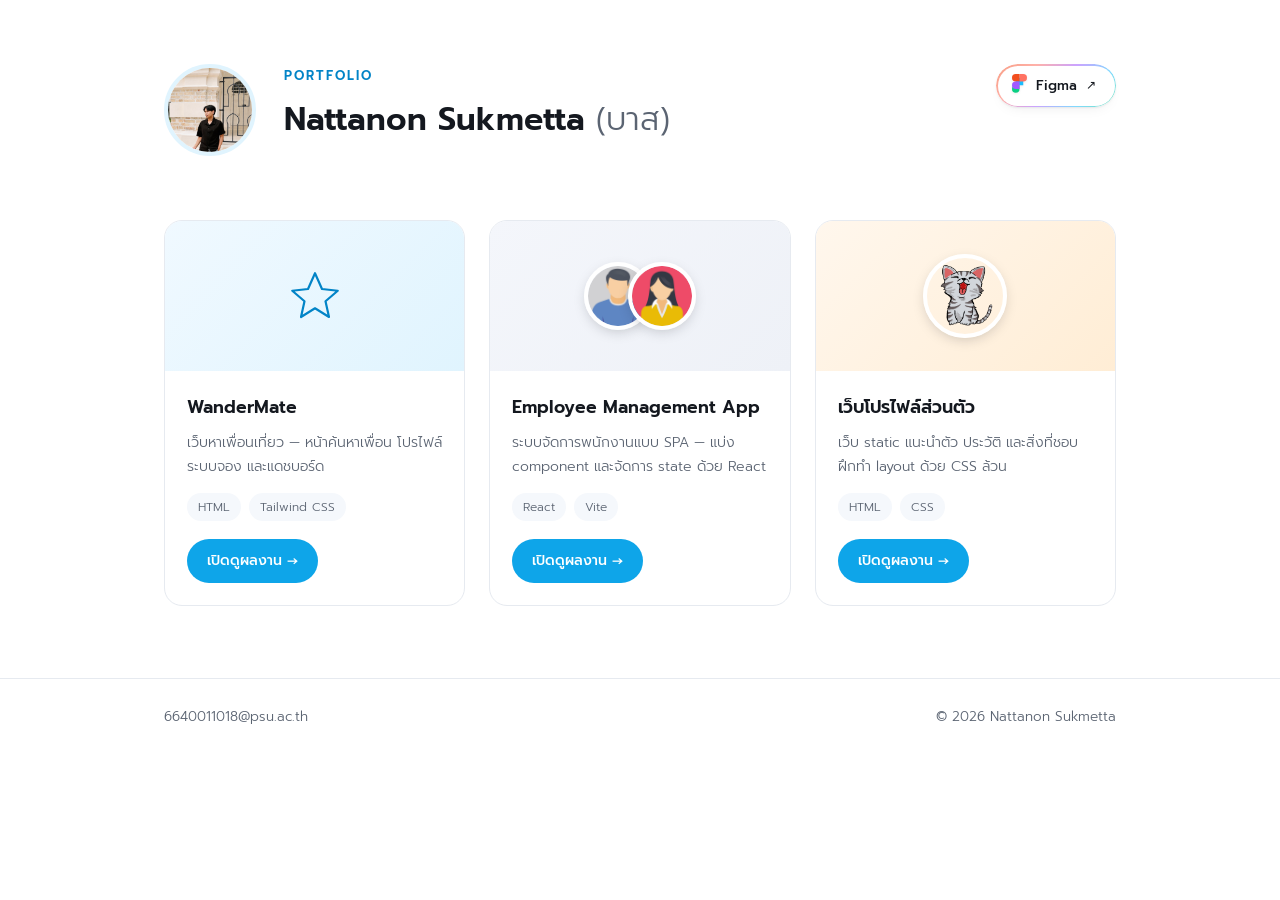
==== index.html @ 54813ebb "Fix Figma link to point to actual project design" ====
<!DOCTYPE html>
<html lang="th">
<head>
<meta charset="UTF-8">
<meta name="viewport" content="width=device-width, initial-scale=1.0">
<title>Nattanon Sukmetta — Portfolio</title>
<meta name="description" content="ผลงานของ ณัฐนนท์ สุขเมตตา (บาส)">
<link rel="preconnect" href="https://fonts.googleapis.com">
<link rel="preconnect" href="https://fonts.gstatic.com" crossorigin>
<link href="https://fonts.googleapis.com/css2?family=Prompt:wght@300;400;500;600;700&display=swap" rel="stylesheet">
<link rel="stylesheet" href="style.css">
</head>
<body>

  <header class="hero container">
    <img src="assets/avatar.jpg" alt="Nattanon Sukmetta" class="hero__avatar">
    <div>
      <p class="eyebrow">Portfolio</p>
      <h1>Nattanon Sukmetta <span class="hero__nick">(บาส)</span></h1>
    </div>
    <a href="https://www.figma.com/design/bcSNDq2I2eMg54t3ZILVAD/%E0%B9%82%E0%B8%9B%E0%B8%A3%E0%B9%80%E0%B8%88%E0%B8%84?node-id=28-87&t=MQhdQ95hlnmAdD2N-1" target="_blank" rel="noopener" class="figma-tab">
      <svg viewBox="0 0 38 57" class="figma-tab__icon" aria-hidden="true">
        <path d="M19 28.5a9.5 9.5 0 1 1 0-19h9.5v19H19z" fill="#1abcfe"/>
        <path d="M0 38a9.5 9.5 0 0 1 9.5-9.5H19V38a9.5 9.5 0 1 1-19 0z" fill="#0acf83"/>
        <path d="M19 0v19h9.5a9.5 9.5 0 1 0 0-19H19z" fill="#ff7262"/>
        <path d="M0 9.5A9.5 9.5 0 0 0 9.5 19H19V0H9.5A9.5 9.5 0 0 0 0 9.5z" fill="#f24e1e"/>
        <path d="M0 28.5A9.5 9.5 0 0 0 9.5 38H19V19H9.5A9.5 9.5 0 0 0 0 28.5z" fill="#a259ff"/>
      </svg>
      Figma
      <span class="figma-tab__arrow" aria-hidden="true">↗</span>
    </a>
  </header>

  <main class="container">
    <section class="cards">

      <article class="card">
        <div class="card__visual card__visual--wandermate">
          <svg viewBox="0 0 64 64" class="card__icon" aria-hidden="true">
            <path d="M32 6 40 24 58 26 44 38 48 56 32 46 16 56 20 38 6 26 24 24Z" fill="none" stroke="currentColor" stroke-width="2.5" stroke-linejoin="round"/>
          </svg>
        </div>
        <div class="card__body">
          <h2>WanderMate</h2>
          <p>เว็บหาเพื่อนเที่ยว — หน้าค้นหาเพื่อน โปรไฟล์ ระบบจอง และแดชบอร์ด</p>
          <ul class="tags"><li>HTML</li><li>Tailwind CSS</li></ul>
          <a href="projects/wandermate/index.html" target="_blank" rel="noopener" class="btn">เปิดดูผลงาน →</a>
        </div>
      </article>

      <article class="card">
        <div class="card__visual card__visual--employee">
          <img src="assets/emp-man.png" alt="" class="avatar avatar--a">
          <img src="assets/emp-woman.png" alt="" class="avatar avatar--b">
        </div>
        <div class="card__body">
          <h2>Employee Management App</h2>
          <p>ระบบจัดการพนักงานแบบ SPA — แบ่ง component และจัดการ state ด้วย React</p>
          <ul class="tags"><li>React</li><li>Vite</li></ul>
          <a href="projects/employee-app/index.html" target="_blank" rel="noopener" class="btn">เปิดดูผลงาน →</a>
        </div>
      </article>

      <article class="card">
        <div class="card__visual card__visual--personal">
          <img src="assets/avatar-cat.png" alt="" class="avatar avatar--single">
        </div>
        <div class="card__body">
          <h2>เว็บโปรไฟล์ส่วนตัว</h2>
          <p>เว็บ static แนะนำตัว ประวัติ และสิ่งที่ชอบ ฝึกทำ layout ด้วย CSS ล้วน</p>
          <ul class="tags"><li>HTML</li><li>CSS</li></ul>
          <a href="projects/nattanon-site/menu.html" target="_blank" rel="noopener" class="btn">เปิดดูผลงาน →</a>
        </div>
      </article>

    </section>
  </main>

  <footer class="footer">
    <div class="container">
      <a href="mailto:6640011018@psu.ac.th">6640011018@psu.ac.th</a>
      <span>© 2026 Nattanon Sukmetta</span>
    </div>
  </footer>

</body>
</html>
---- style.css ----
/* ===== Reset ===== */
* { box-sizing: border-box; margin: 0; padding: 0; }
img { max-width: 100%; display: block; }
a { color: inherit; text-decoration: none; }
ul { list-style: none; }

/* ===== Tokens ===== */
:root {
  --bg: #ffffff;
  --bg-soft: #f5f8fc;
  --text: #14181f;
  --text-muted: #5b6472;
  --border: #e6eaf0;
  --accent: #0ea5e9;
  --accent-dark: #0284c7;
  --accent-soft: #e0f4fe;
  --radius: 18px;
  --shadow: 0 10px 30px -12px rgba(20, 24, 31, 0.15);
  --font: 'Prompt', 'Segoe UI', 'Leelawadee UI', system-ui, sans-serif;
}

body {
  font-family: var(--font);
  color: var(--text);
  background: var(--bg);
  line-height: 1.7;
  font-weight: 300;
  -webkit-font-smoothing: antialiased;
}

.container {
  width: 100%;
  max-width: 1000px;
  margin: 0 auto;
  padding: 0 24px;
}

/* ===== Hero / header ===== */
.hero {
  display: flex;
  align-items: center;
  gap: 28px;
  padding: 64px 24px 48px;
  flex-wrap: wrap;
}
.hero__avatar {
  width: 92px;
  height: 92px;
  border-radius: 50%;
  object-fit: cover;
  object-position: center 15%;
  border: 4px solid var(--accent-soft);
  flex-shrink: 0;
}
.eyebrow {
  color: var(--accent-dark);
  font-size: 0.8rem;
  font-weight: 600;
  letter-spacing: 2px;
  text-transform: uppercase;
  margin-bottom: 6px;
}
h1 {
  font-size: clamp(1.5rem, 3vw, 2rem);
  font-weight: 600;
  margin-bottom: 8px;
}
.hero__nick { color: var(--text-muted); font-weight: 300; }
.hero__sub {
  color: var(--text-muted);
  font-size: 1rem;
  max-width: 56ch;
}

.figma-tab {
  position: relative;
  display: inline-flex;
  align-items: center;
  gap: 9px;
  align-self: flex-start;
  margin-left: auto;
  padding: 10px 20px 10px 16px;
  border-radius: 999px;
  font-size: 0.85rem;
  font-weight: 500;
  color: var(--text);
  background: #fff;
  box-shadow: 0 1px 2px rgba(20, 24, 31, 0.06), 0 6px 16px -10px rgba(20, 24, 31, 0.15);
  isolation: isolate;
  transition: transform 0.25s cubic-bezier(.2,.8,.2,1), box-shadow 0.25s, color 0.2s;
}
.figma-tab::before {
  content: "";
  position: absolute;
  inset: 0;
  border-radius: inherit;
  padding: 1.5px;
  background: linear-gradient(135deg, #f24e1e, #ff7262, #a259ff, #1abcfe, #0acf83);
  -webkit-mask: linear-gradient(#fff 0 0) content-box, linear-gradient(#fff 0 0);
  -webkit-mask-composite: xor;
  mask-composite: exclude;
  opacity: 0.55;
  transition: opacity 0.25s;
  z-index: -1;
}
.figma-tab:hover {
  transform: translateY(-2px);
  box-shadow: 0 10px 26px -12px rgba(162, 89, 255, 0.45), 0 4px 10px -4px rgba(255, 114, 98, 0.3);
}
.figma-tab:hover::before { opacity: 1; }
.figma-tab__icon {
  width: 15px;
  height: auto;
  flex-shrink: 0;
  filter: drop-shadow(0 1px 1px rgba(20, 24, 31, 0.08));
}
.figma-tab__arrow {
  display: inline-block;
  font-size: 0.9em;
  transform: translate(0, 0);
  transition: transform 0.25s;
}
.figma-tab:hover .figma-tab__arrow { transform: translate(2px, -2px); }

/* ===== Buttons ===== */
.btn {
  display: inline-flex;
  align-items: center;
  gap: 6px;
  padding: 10px 20px;
  border-radius: 999px;
  font-size: 0.88rem;
  font-weight: 500;
  background: var(--accent);
  color: #fff;
  transition: transform 0.2s, background 0.2s;
}
.btn:hover { background: var(--accent-dark); transform: translateY(-1px); }

/* ===== Cards ===== */
.cards {
  display: grid;
  grid-template-columns: repeat(auto-fit, minmax(240px, 1fr));
  gap: 24px;
  padding: 16px 0 72px;
}
.card {
  background: #fff;
  border: 1px solid var(--border);
  border-radius: var(--radius);
  overflow: hidden;
  transition: transform 0.25s, box-shadow 0.25s;
}
.card:hover { transform: translateY(-4px); box-shadow: var(--shadow); }

.card__visual {
  height: 150px;
  display: flex;
  align-items: center;
  justify-content: center;
}
.card__visual--wandermate { background: linear-gradient(135deg, #f0f9ff, var(--accent-soft)); }
.card__visual--wandermate .card__icon { width: 56px; height: 56px; color: var(--accent-dark); }
.card__visual--employee { background: linear-gradient(135deg, #f4f6fb, #eef1f7); }
.card__visual--personal { background: linear-gradient(135deg, #fff7ed, #ffedd5); }
.avatar {
  width: 68px;
  height: 68px;
  border-radius: 50%;
  border: 4px solid #fff;
  box-shadow: 0 4px 14px -4px rgba(20,24,31,0.25);
}
.avatar--a { transform: translateX(12px); }
.avatar--b { transform: translateX(-12px); }
.avatar--single { width: 84px; height: 84px; object-fit: cover; }

.card__body { padding: 22px; }
.card__body h2 { font-size: 1.1rem; font-weight: 600; margin-bottom: 8px; }
.card__body p { color: var(--text-muted); font-size: 0.88rem; margin-bottom: 14px; }

.tags { display: flex; flex-wrap: wrap; gap: 8px; margin-bottom: 18px; }
.tags li {
  font-size: 0.75rem;
  padding: 4px 11px;
  background: var(--bg-soft);
  border-radius: 999px;
  color: var(--text-muted);
}

/* ===== Footer ===== */
.footer {
  padding: 26px 0;
  border-top: 1px solid var(--border);
  color: var(--text-muted);
  font-size: 0.85rem;
}
.footer .container {
  display: flex;
  justify-content: space-between;
  flex-wrap: wrap;
  gap: 8px;
}
.footer a:hover { color: var(--accent-dark); }

/* ===== Responsive ===== */
@media (max-width: 820px) {
  .cards { grid-template-columns: 1fr; }
}
@media (max-width: 520px) {
  .hero { text-align: center; justify-content: center; }
  .figma-tab { margin-left: 0; align-self: center; }
}
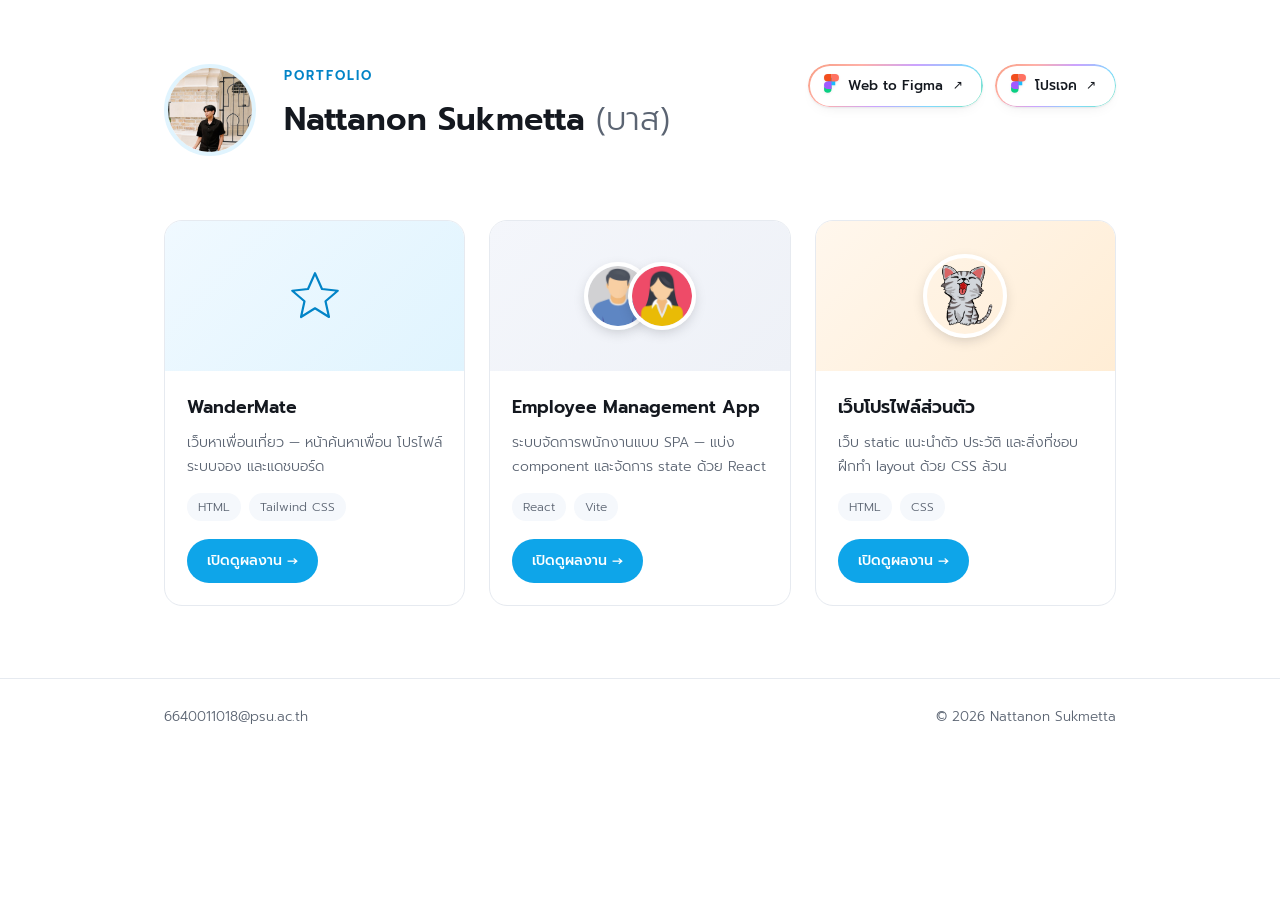
==== commit c4a4d89a: "Add both Figma design links as separate tabs" ====
--- a/index.html
+++ b/index.html
@@ -18,17 +18,30 @@
       <p class="eyebrow">Portfolio</p>
       <h1>Nattanon Sukmetta <span class="hero__nick">(บาส)</span></h1>
     </div>
-    <a href="https://www.figma.com/design/bcSNDq2I2eMg54t3ZILVAD/%E0%B9%82%E0%B8%9B%E0%B8%A3%E0%B9%80%E0%B8%88%E0%B8%84?node-id=28-87&t=MQhdQ95hlnmAdD2N-1" target="_blank" rel="noopener" class="figma-tab">
-      <svg viewBox="0 0 38 57" class="figma-tab__icon" aria-hidden="true">
-        <path d="M19 28.5a9.5 9.5 0 1 1 0-19h9.5v19H19z" fill="#1abcfe"/>
-        <path d="M0 38a9.5 9.5 0 0 1 9.5-9.5H19V38a9.5 9.5 0 1 1-19 0z" fill="#0acf83"/>
-        <path d="M19 0v19h9.5a9.5 9.5 0 1 0 0-19H19z" fill="#ff7262"/>
-        <path d="M0 9.5A9.5 9.5 0 0 0 9.5 19H19V0H9.5A9.5 9.5 0 0 0 0 9.5z" fill="#f24e1e"/>
-        <path d="M0 28.5A9.5 9.5 0 0 0 9.5 38H19V19H9.5A9.5 9.5 0 0 0 0 28.5z" fill="#a259ff"/>
-      </svg>
-      Figma
-      <span class="figma-tab__arrow" aria-hidden="true">↗</span>
-    </a>
+    <div class="figma-tabs">
+      <a href="https://www.figma.com/design/xZYjX1aMhS2wK6FFO9GzBV/Web-to-Figma---Convert-any-website-or-HTML-code-to-design--Community-?node-id=0-1&t=6MwT1IA5vX5KlVPU-1" target="_blank" rel="noopener" class="figma-tab">
+        <svg viewBox="0 0 38 57" class="figma-tab__icon" aria-hidden="true">
+          <path d="M19 28.5a9.5 9.5 0 1 1 0-19h9.5v19H19z" fill="#1abcfe"/>
+          <path d="M0 38a9.5 9.5 0 0 1 9.5-9.5H19V38a9.5 9.5 0 1 1-19 0z" fill="#0acf83"/>
+          <path d="M19 0v19h9.5a9.5 9.5 0 1 0 0-19H19z" fill="#ff7262"/>
+          <path d="M0 9.5A9.5 9.5 0 0 0 9.5 19H19V0H9.5A9.5 9.5 0 0 0 0 9.5z" fill="#f24e1e"/>
+          <path d="M0 28.5A9.5 9.5 0 0 0 9.5 38H19V19H9.5A9.5 9.5 0 0 0 0 28.5z" fill="#a259ff"/>
+        </svg>
+        Web to Figma
+        <span class="figma-tab__arrow" aria-hidden="true">↗</span>
+      </a>
+      <a href="https://www.figma.com/design/bcSNDq2I2eMg54t3ZILVAD/%E0%B9%82%E0%B8%9B%E0%B8%A3%E0%B9%80%E0%B8%88%E0%B8%84?node-id=28-87&t=DQSoIXhksMcVD1Xn-1" target="_blank" rel="noopener" class="figma-tab">
+        <svg viewBox="0 0 38 57" class="figma-tab__icon" aria-hidden="true">
+          <path d="M19 28.5a9.5 9.5 0 1 1 0-19h9.5v19H19z" fill="#1abcfe"/>
+          <path d="M0 38a9.5 9.5 0 0 1 9.5-9.5H19V38a9.5 9.5 0 1 1-19 0z" fill="#0acf83"/>
+          <path d="M19 0v19h9.5a9.5 9.5 0 1 0 0-19H19z" fill="#ff7262"/>
+          <path d="M0 9.5A9.5 9.5 0 0 0 9.5 19H19V0H9.5A9.5 9.5 0 0 0 0 9.5z" fill="#f24e1e"/>
+          <path d="M0 28.5A9.5 9.5 0 0 0 9.5 38H19V19H9.5A9.5 9.5 0 0 0 0 28.5z" fill="#a259ff"/>
+        </svg>
+        โปรเจค
+        <span class="figma-tab__arrow" aria-hidden="true">↗</span>
+      </a>
+    </div>
   </header>
 
   <main class="container">
--- a/style.css
+++ b/style.css
@@ -72,13 +72,18 @@
   max-width: 56ch;
 }
 
+.figma-tabs {
+  display: flex;
+  flex-wrap: wrap;
+  gap: 12px;
+  align-self: flex-start;
+  margin-left: auto;
+}
 .figma-tab {
   position: relative;
   display: inline-flex;
   align-items: center;
   gap: 9px;
-  align-self: flex-start;
-  margin-left: auto;
   padding: 10px 20px 10px 16px;
   border-radius: 999px;
   font-size: 0.85rem;
@@ -208,5 +213,5 @@
 }
 @media (max-width: 520px) {
   .hero { text-align: center; justify-content: center; }
-  .figma-tab { margin-left: 0; align-self: center; }
-}
+  .figma-tabs { margin-left: 0; align-self: center; justify-content: center; }
+}
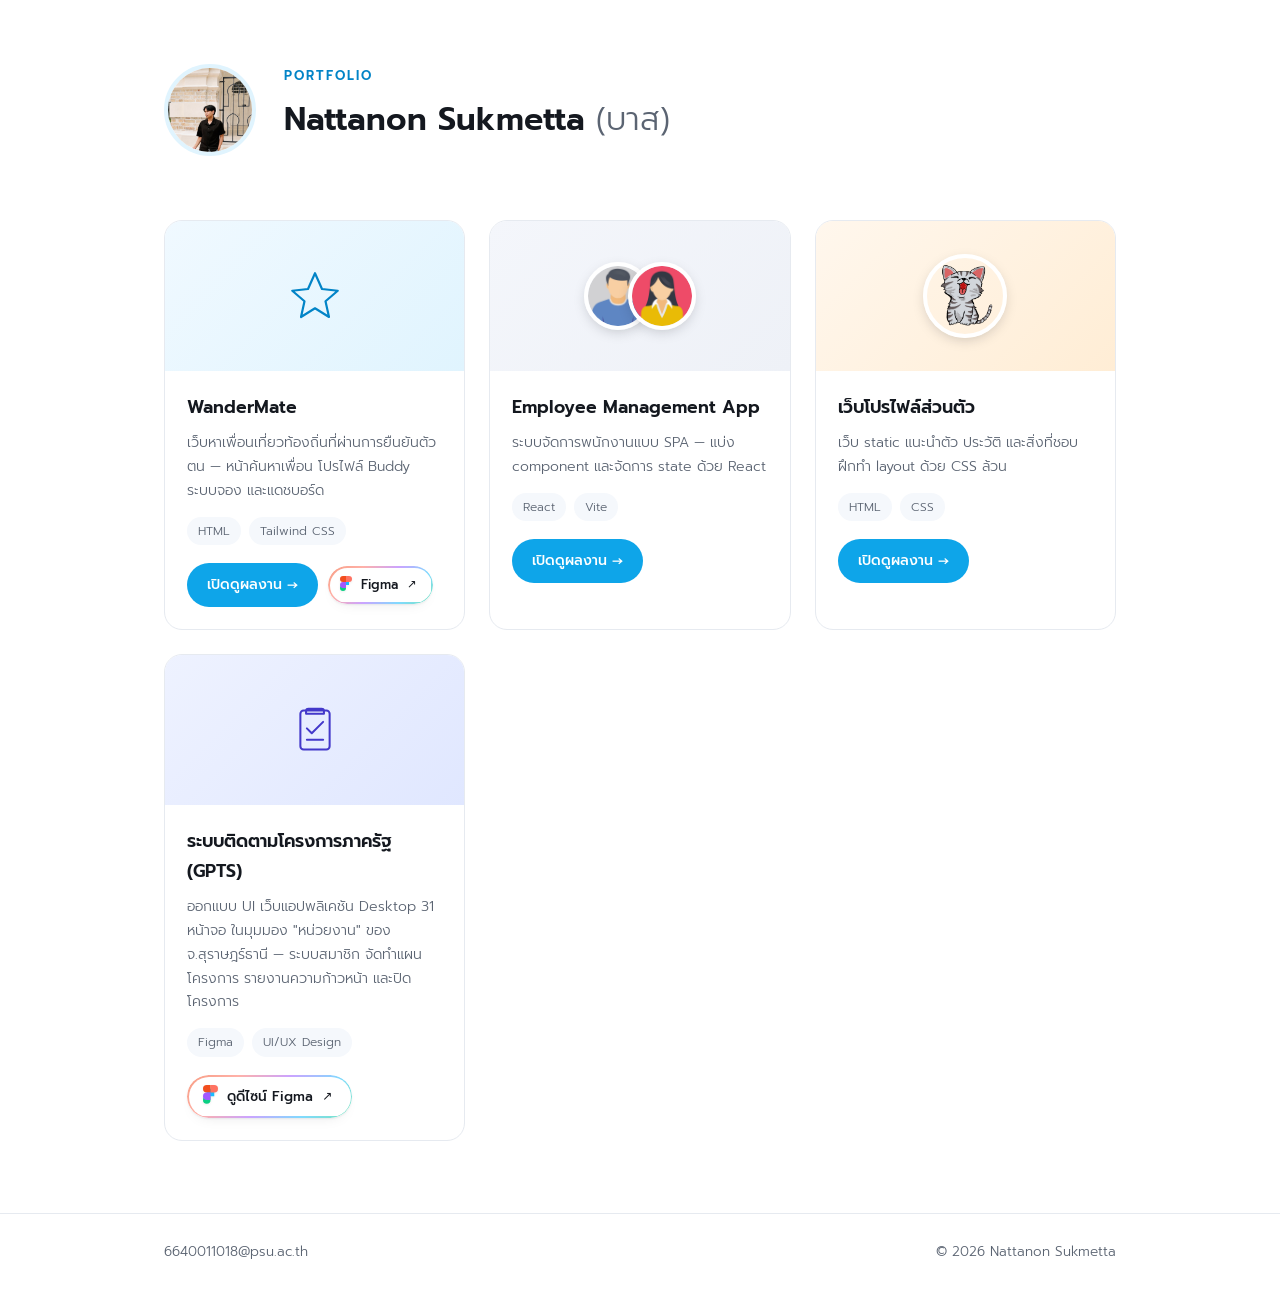
==== commit af8d9c22: "Move Figma links into project cards, add GPTS project details" ====
--- a/index.html
+++ b/index.html
@@ -18,30 +18,6 @@
       <p class="eyebrow">Portfolio</p>
       <h1>Nattanon Sukmetta <span class="hero__nick">(บาส)</span></h1>
     </div>
-    <div class="figma-tabs">
-      <a href="https://www.figma.com/design/xZYjX1aMhS2wK6FFO9GzBV/Web-to-Figma---Convert-any-website-or-HTML-code-to-design--Community-?node-id=0-1&t=6MwT1IA5vX5KlVPU-1" target="_blank" rel="noopener" class="figma-tab">
-        <svg viewBox="0 0 38 57" class="figma-tab__icon" aria-hidden="true">
-          <path d="M19 28.5a9.5 9.5 0 1 1 0-19h9.5v19H19z" fill="#1abcfe"/>
-          <path d="M0 38a9.5 9.5 0 0 1 9.5-9.5H19V38a9.5 9.5 0 1 1-19 0z" fill="#0acf83"/>
-          <path d="M19 0v19h9.5a9.5 9.5 0 1 0 0-19H19z" fill="#ff7262"/>
-          <path d="M0 9.5A9.5 9.5 0 0 0 9.5 19H19V0H9.5A9.5 9.5 0 0 0 0 9.5z" fill="#f24e1e"/>
-          <path d="M0 28.5A9.5 9.5 0 0 0 9.5 38H19V19H9.5A9.5 9.5 0 0 0 0 28.5z" fill="#a259ff"/>
-        </svg>
-        Web to Figma
-        <span class="figma-tab__arrow" aria-hidden="true">↗</span>
-      </a>
-      <a href="https://www.figma.com/design/bcSNDq2I2eMg54t3ZILVAD/%E0%B9%82%E0%B8%9B%E0%B8%A3%E0%B9%80%E0%B8%88%E0%B8%84?node-id=28-87&t=DQSoIXhksMcVD1Xn-1" target="_blank" rel="noopener" class="figma-tab">
-        <svg viewBox="0 0 38 57" class="figma-tab__icon" aria-hidden="true">
-          <path d="M19 28.5a9.5 9.5 0 1 1 0-19h9.5v19H19z" fill="#1abcfe"/>
-          <path d="M0 38a9.5 9.5 0 0 1 9.5-9.5H19V38a9.5 9.5 0 1 1-19 0z" fill="#0acf83"/>
-          <path d="M19 0v19h9.5a9.5 9.5 0 1 0 0-19H19z" fill="#ff7262"/>
-          <path d="M0 9.5A9.5 9.5 0 0 0 9.5 19H19V0H9.5A9.5 9.5 0 0 0 0 9.5z" fill="#f24e1e"/>
-          <path d="M0 28.5A9.5 9.5 0 0 0 9.5 38H19V19H9.5A9.5 9.5 0 0 0 0 28.5z" fill="#a259ff"/>
-        </svg>
-        โปรเจค
-        <span class="figma-tab__arrow" aria-hidden="true">↗</span>
-      </a>
-    </div>
   </header>
 
   <main class="container">
@@ -55,9 +31,22 @@
         </div>
         <div class="card__body">
           <h2>WanderMate</h2>
-          <p>เว็บหาเพื่อนเที่ยว — หน้าค้นหาเพื่อน โปรไฟล์ ระบบจอง และแดชบอร์ด</p>
+          <p>เว็บหาเพื่อนเที่ยวท้องถิ่นที่ผ่านการยืนยันตัวตน — หน้าค้นหาเพื่อน โปรไฟล์ Buddy ระบบจอง และแดชบอร์ด</p>
           <ul class="tags"><li>HTML</li><li>Tailwind CSS</li></ul>
-          <a href="projects/wandermate/index.html" target="_blank" rel="noopener" class="btn">เปิดดูผลงาน →</a>
+          <div class="card__actions">
+            <a href="projects/wandermate/index.html" target="_blank" rel="noopener" class="btn">เปิดดูผลงาน →</a>
+            <a href="https://www.figma.com/design/xZYjX1aMhS2wK6FFO9GzBV/Web-to-Figma---Convert-any-website-or-HTML-code-to-design--Community-?node-id=0-1&t=5moP4ZuChHs5ErFh-1" target="_blank" rel="noopener" class="figma-tab figma-tab--sm">
+              <svg viewBox="0 0 38 57" class="figma-tab__icon" aria-hidden="true">
+                <path d="M19 28.5a9.5 9.5 0 1 1 0-19h9.5v19H19z" fill="#1abcfe"/>
+                <path d="M0 38a9.5 9.5 0 0 1 9.5-9.5H19V38a9.5 9.5 0 1 1-19 0z" fill="#0acf83"/>
+                <path d="M19 0v19h9.5a9.5 9.5 0 1 0 0-19H19z" fill="#ff7262"/>
+                <path d="M0 9.5A9.5 9.5 0 0 0 9.5 19H19V0H9.5A9.5 9.5 0 0 0 0 9.5z" fill="#f24e1e"/>
+                <path d="M0 28.5A9.5 9.5 0 0 0 9.5 38H19V19H9.5A9.5 9.5 0 0 0 0 28.5z" fill="#a259ff"/>
+              </svg>
+              Figma
+              <span class="figma-tab__arrow" aria-hidden="true">↗</span>
+            </a>
+          </div>
         </div>
       </article>
 
@@ -86,6 +75,33 @@
         </div>
       </article>
 
+      <article class="card">
+        <div class="card__visual card__visual--gpts">
+          <svg viewBox="0 0 64 64" class="card__icon" aria-hidden="true">
+            <rect x="14" y="8" width="36" height="48" rx="4" fill="none" stroke="currentColor" stroke-width="2.5"/>
+            <path d="M24 6h16a3 3 0 0 1 3 3v3H21V9a3 3 0 0 1 3-3Z" fill="none" stroke="currentColor" stroke-width="2.5" stroke-linejoin="round"/>
+            <path d="M22 30 28 36 42 22" fill="none" stroke="currentColor" stroke-width="2.5" stroke-linecap="round" stroke-linejoin="round"/>
+            <path d="M22 44h20" stroke="currentColor" stroke-width="2.5" stroke-linecap="round"/>
+          </svg>
+        </div>
+        <div class="card__body">
+          <h2>ระบบติดตามโครงการภาครัฐ (GPTS)</h2>
+          <p>ออกแบบ UI เว็บแอปพลิเคชัน Desktop 31 หน้าจอ ในมุมมอง "หน่วยงาน" ของ จ.สุราษฎร์ธานี — ระบบสมาชิก จัดทำแผนโครงการ รายงานความก้าวหน้า และปิดโครงการ</p>
+          <ul class="tags"><li>Figma</li><li>UI/UX Design</li></ul>
+          <a href="https://www.figma.com/design/bcSNDq2I2eMg54t3ZILVAD/%E0%B9%82%E0%B8%9B%E0%B8%A3%E0%B9%80%E0%B8%88%E0%B8%84?node-id=0-1&t=MQhdQ95hlnmAdD2N-1" target="_blank" rel="noopener" class="figma-tab">
+            <svg viewBox="0 0 38 57" class="figma-tab__icon" aria-hidden="true">
+              <path d="M19 28.5a9.5 9.5 0 1 1 0-19h9.5v19H19z" fill="#1abcfe"/>
+              <path d="M0 38a9.5 9.5 0 0 1 9.5-9.5H19V38a9.5 9.5 0 1 1-19 0z" fill="#0acf83"/>
+              <path d="M19 0v19h9.5a9.5 9.5 0 1 0 0-19H19z" fill="#ff7262"/>
+              <path d="M0 9.5A9.5 9.5 0 0 0 9.5 19H19V0H9.5A9.5 9.5 0 0 0 0 9.5z" fill="#f24e1e"/>
+              <path d="M0 28.5A9.5 9.5 0 0 0 9.5 38H19V19H9.5A9.5 9.5 0 0 0 0 28.5z" fill="#a259ff"/>
+            </svg>
+            ดูดีไซน์ Figma
+            <span class="figma-tab__arrow" aria-hidden="true">↗</span>
+          </a>
+        </div>
+      </article>
+
     </section>
   </main>
 
--- a/style.css
+++ b/style.css
@@ -72,13 +72,6 @@
   max-width: 56ch;
 }
 
-.figma-tabs {
-  display: flex;
-  flex-wrap: wrap;
-  gap: 12px;
-  align-self: flex-start;
-  margin-left: auto;
-}
 .figma-tab {
   position: relative;
   display: inline-flex;
@@ -126,6 +119,11 @@
   transition: transform 0.25s;
 }
 .figma-tab:hover .figma-tab__arrow { transform: translate(2px, -2px); }
+.figma-tab--sm {
+  padding: 8px 16px 8px 12px;
+  font-size: 0.8rem;
+}
+.figma-tab--sm .figma-tab__icon { width: 12px; }
 
 /* ===== Buttons ===== */
 .btn {
@@ -168,6 +166,8 @@
 .card__visual--wandermate .card__icon { width: 56px; height: 56px; color: var(--accent-dark); }
 .card__visual--employee { background: linear-gradient(135deg, #f4f6fb, #eef1f7); }
 .card__visual--personal { background: linear-gradient(135deg, #fff7ed, #ffedd5); }
+.card__visual--gpts { background: linear-gradient(135deg, #eef2ff, #e0e7ff); }
+.card__visual--gpts .card__icon { width: 52px; height: 52px; color: #4338ca; }
 .avatar {
   width: 68px;
   height: 68px;
@@ -182,6 +182,8 @@
 .card__body { padding: 22px; }
 .card__body h2 { font-size: 1.1rem; font-weight: 600; margin-bottom: 8px; }
 .card__body p { color: var(--text-muted); font-size: 0.88rem; margin-bottom: 14px; }
+
+.card__actions { display: flex; flex-wrap: wrap; align-items: center; gap: 10px; }
 
 .tags { display: flex; flex-wrap: wrap; gap: 8px; margin-bottom: 18px; }
 .tags li {
@@ -213,5 +215,5 @@
 }
 @media (max-width: 520px) {
   .hero { text-align: center; justify-content: center; }
-  .figma-tabs { margin-left: 0; align-self: center; justify-content: center; }
-}
+  .card__actions { justify-content: center; }
+}
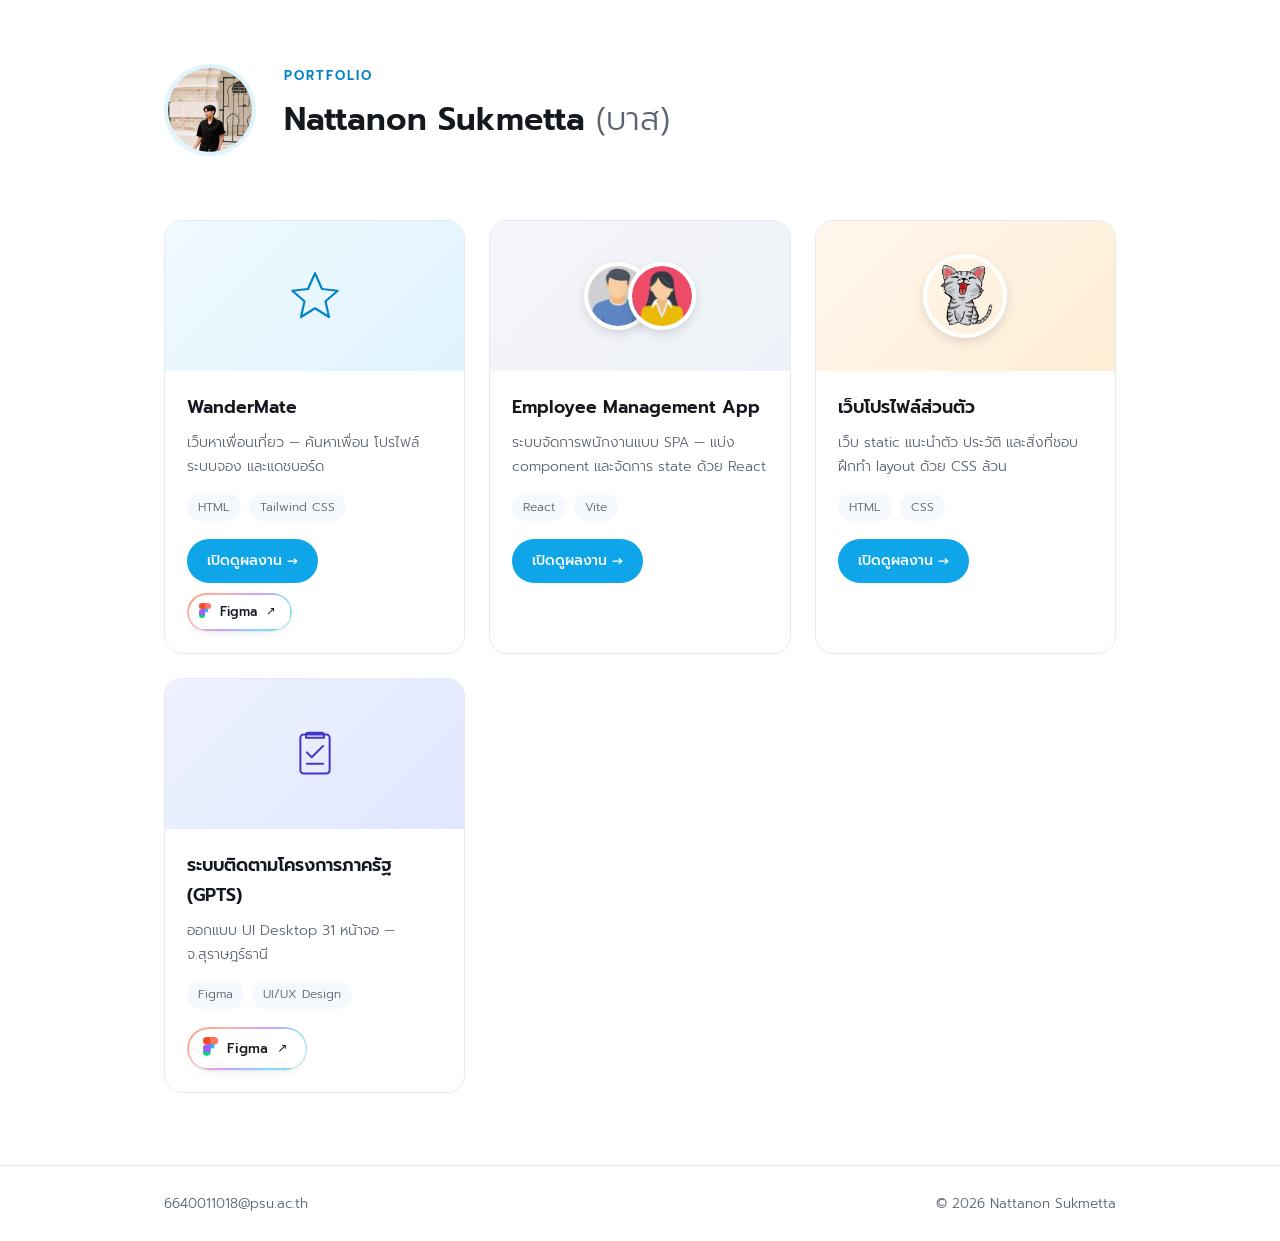
==== commit 097f38b5: "Stack Figma tab on its own row, trim card descriptions" ====
--- a/index.html
+++ b/index.html
@@ -31,7 +31,7 @@
         </div>
         <div class="card__body">
           <h2>WanderMate</h2>
-          <p>เว็บหาเพื่อนเที่ยวท้องถิ่นที่ผ่านการยืนยันตัวตน — หน้าค้นหาเพื่อน โปรไฟล์ Buddy ระบบจอง และแดชบอร์ด</p>
+          <p>เว็บหาเพื่อนเที่ยว — ค้นหาเพื่อน โปรไฟล์ ระบบจอง และแดชบอร์ด</p>
           <ul class="tags"><li>HTML</li><li>Tailwind CSS</li></ul>
           <div class="card__actions">
             <a href="projects/wandermate/index.html" target="_blank" rel="noopener" class="btn">เปิดดูผลงาน →</a>
@@ -86,19 +86,21 @@
         </div>
         <div class="card__body">
           <h2>ระบบติดตามโครงการภาครัฐ (GPTS)</h2>
-          <p>ออกแบบ UI เว็บแอปพลิเคชัน Desktop 31 หน้าจอ ในมุมมอง "หน่วยงาน" ของ จ.สุราษฎร์ธานี — ระบบสมาชิก จัดทำแผนโครงการ รายงานความก้าวหน้า และปิดโครงการ</p>
+          <p>ออกแบบ UI Desktop 31 หน้าจอ — จ.สุราษฎร์ธานี</p>
           <ul class="tags"><li>Figma</li><li>UI/UX Design</li></ul>
-          <a href="https://www.figma.com/design/bcSNDq2I2eMg54t3ZILVAD/%E0%B9%82%E0%B8%9B%E0%B8%A3%E0%B9%80%E0%B8%88%E0%B8%84?node-id=0-1&t=MQhdQ95hlnmAdD2N-1" target="_blank" rel="noopener" class="figma-tab">
-            <svg viewBox="0 0 38 57" class="figma-tab__icon" aria-hidden="true">
-              <path d="M19 28.5a9.5 9.5 0 1 1 0-19h9.5v19H19z" fill="#1abcfe"/>
-              <path d="M0 38a9.5 9.5 0 0 1 9.5-9.5H19V38a9.5 9.5 0 1 1-19 0z" fill="#0acf83"/>
-              <path d="M19 0v19h9.5a9.5 9.5 0 1 0 0-19H19z" fill="#ff7262"/>
-              <path d="M0 9.5A9.5 9.5 0 0 0 9.5 19H19V0H9.5A9.5 9.5 0 0 0 0 9.5z" fill="#f24e1e"/>
-              <path d="M0 28.5A9.5 9.5 0 0 0 9.5 38H19V19H9.5A9.5 9.5 0 0 0 0 28.5z" fill="#a259ff"/>
-            </svg>
-            ดูดีไซน์ Figma
-            <span class="figma-tab__arrow" aria-hidden="true">↗</span>
-          </a>
+          <div class="card__actions">
+            <a href="https://www.figma.com/design/bcSNDq2I2eMg54t3ZILVAD/%E0%B9%82%E0%B8%9B%E0%B8%A3%E0%B9%80%E0%B8%88%E0%B8%84?node-id=0-1&t=MQhdQ95hlnmAdD2N-1" target="_blank" rel="noopener" class="figma-tab">
+              <svg viewBox="0 0 38 57" class="figma-tab__icon" aria-hidden="true">
+                <path d="M19 28.5a9.5 9.5 0 1 1 0-19h9.5v19H19z" fill="#1abcfe"/>
+                <path d="M0 38a9.5 9.5 0 0 1 9.5-9.5H19V38a9.5 9.5 0 1 1-19 0z" fill="#0acf83"/>
+                <path d="M19 0v19h9.5a9.5 9.5 0 1 0 0-19H19z" fill="#ff7262"/>
+                <path d="M0 9.5A9.5 9.5 0 0 0 9.5 19H19V0H9.5A9.5 9.5 0 0 0 0 9.5z" fill="#f24e1e"/>
+                <path d="M0 28.5A9.5 9.5 0 0 0 9.5 38H19V19H9.5A9.5 9.5 0 0 0 0 28.5z" fill="#a259ff"/>
+              </svg>
+              Figma
+              <span class="figma-tab__arrow" aria-hidden="true">↗</span>
+            </a>
+          </div>
         </div>
       </article>
 
--- a/style.css
+++ b/style.css
@@ -183,7 +183,7 @@
 .card__body h2 { font-size: 1.1rem; font-weight: 600; margin-bottom: 8px; }
 .card__body p { color: var(--text-muted); font-size: 0.88rem; margin-bottom: 14px; }
 
-.card__actions { display: flex; flex-wrap: wrap; align-items: center; gap: 10px; }
+.card__actions { display: flex; flex-direction: column; align-items: flex-start; gap: 10px; }
 
 .tags { display: flex; flex-wrap: wrap; gap: 8px; margin-bottom: 18px; }
 .tags li {
@@ -215,5 +215,5 @@
 }
 @media (max-width: 520px) {
   .hero { text-align: center; justify-content: center; }
-  .card__actions { justify-content: center; }
-}
+  .card__actions { align-items: center; }
+}
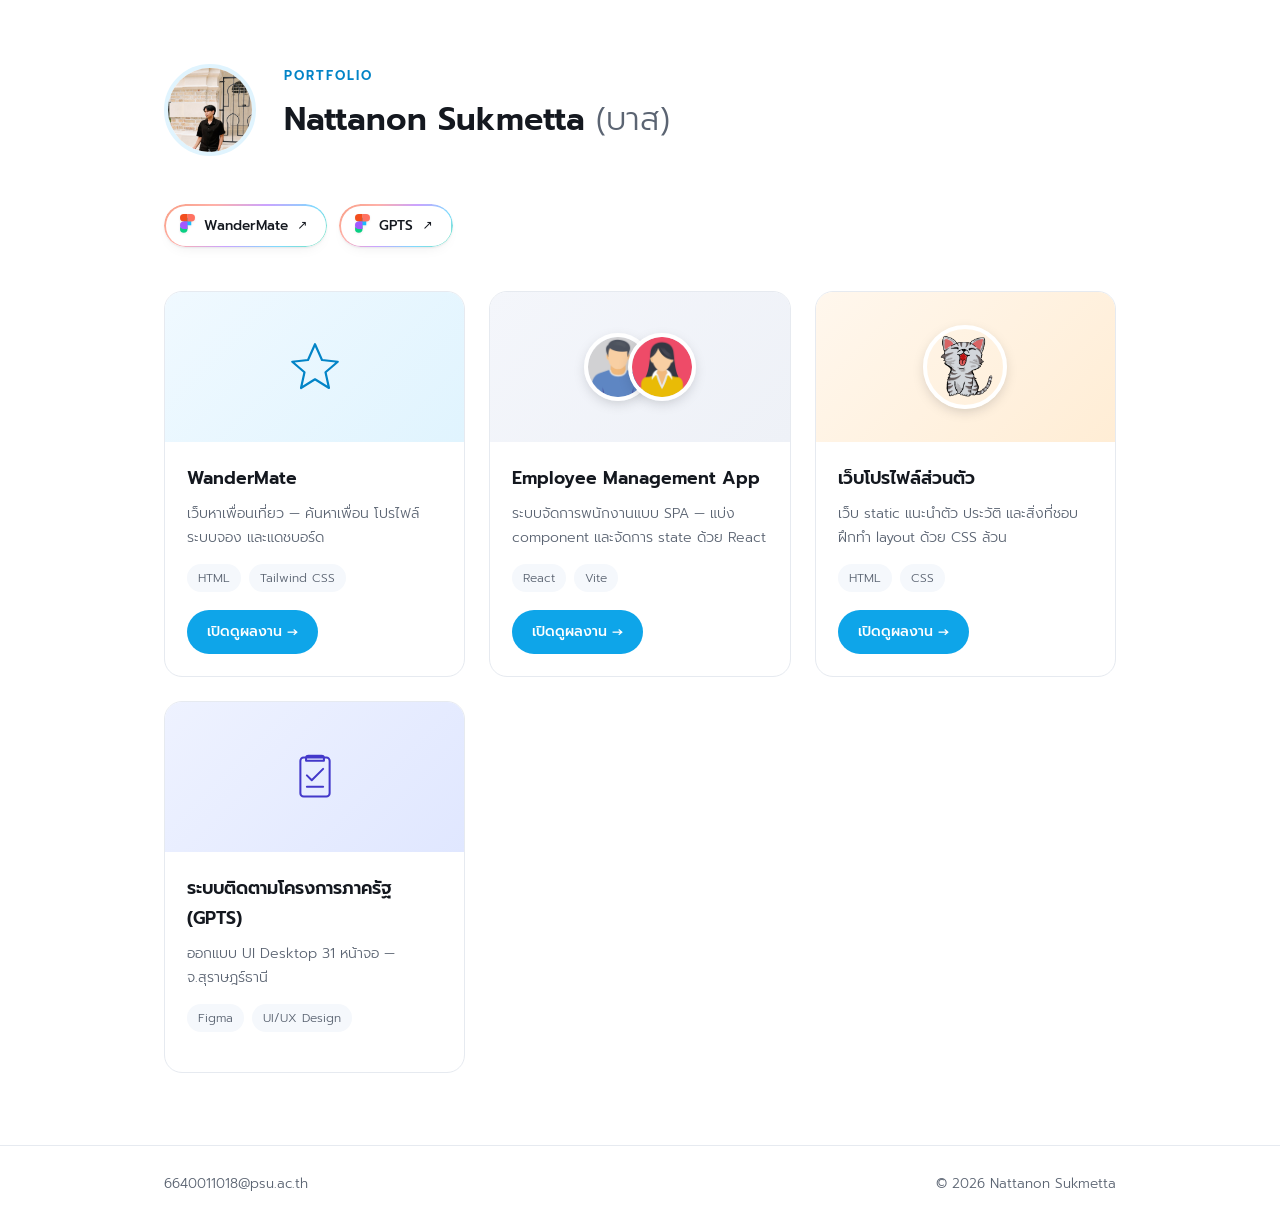
==== commit ad91e328: "Consolidate Figma links into a shared row above the cards" ====
--- a/index.html
+++ b/index.html
@@ -21,6 +21,30 @@
   </header>
 
   <main class="container">
+    <div class="figma-row">
+      <a href="https://www.figma.com/design/xZYjX1aMhS2wK6FFO9GzBV/Web-to-Figma---Convert-any-website-or-HTML-code-to-design--Community-?node-id=0-1&t=5moP4ZuChHs5ErFh-1" target="_blank" rel="noopener" class="figma-tab">
+        <svg viewBox="0 0 38 57" class="figma-tab__icon" aria-hidden="true">
+          <path d="M19 28.5a9.5 9.5 0 1 1 0-19h9.5v19H19z" fill="#1abcfe"/>
+          <path d="M0 38a9.5 9.5 0 0 1 9.5-9.5H19V38a9.5 9.5 0 1 1-19 0z" fill="#0acf83"/>
+          <path d="M19 0v19h9.5a9.5 9.5 0 1 0 0-19H19z" fill="#ff7262"/>
+          <path d="M0 9.5A9.5 9.5 0 0 0 9.5 19H19V0H9.5A9.5 9.5 0 0 0 0 9.5z" fill="#f24e1e"/>
+          <path d="M0 28.5A9.5 9.5 0 0 0 9.5 38H19V19H9.5A9.5 9.5 0 0 0 0 28.5z" fill="#a259ff"/>
+        </svg>
+        WanderMate
+        <span class="figma-tab__arrow" aria-hidden="true">↗</span>
+      </a>
+      <a href="https://www.figma.com/design/bcSNDq2I2eMg54t3ZILVAD/%E0%B9%82%E0%B8%9B%E0%B8%A3%E0%B9%80%E0%B8%88%E0%B8%84?node-id=0-1&t=MQhdQ95hlnmAdD2N-1" target="_blank" rel="noopener" class="figma-tab">
+        <svg viewBox="0 0 38 57" class="figma-tab__icon" aria-hidden="true">
+          <path d="M19 28.5a9.5 9.5 0 1 1 0-19h9.5v19H19z" fill="#1abcfe"/>
+          <path d="M0 38a9.5 9.5 0 0 1 9.5-9.5H19V38a9.5 9.5 0 1 1-19 0z" fill="#0acf83"/>
+          <path d="M19 0v19h9.5a9.5 9.5 0 1 0 0-19H19z" fill="#ff7262"/>
+          <path d="M0 9.5A9.5 9.5 0 0 0 9.5 19H19V0H9.5A9.5 9.5 0 0 0 0 9.5z" fill="#f24e1e"/>
+          <path d="M0 28.5A9.5 9.5 0 0 0 9.5 38H19V19H9.5A9.5 9.5 0 0 0 0 28.5z" fill="#a259ff"/>
+        </svg>
+        GPTS
+        <span class="figma-tab__arrow" aria-hidden="true">↗</span>
+      </a>
+    </div>
     <section class="cards">
 
       <article class="card">
@@ -33,20 +57,7 @@
           <h2>WanderMate</h2>
           <p>เว็บหาเพื่อนเที่ยว — ค้นหาเพื่อน โปรไฟล์ ระบบจอง และแดชบอร์ด</p>
           <ul class="tags"><li>HTML</li><li>Tailwind CSS</li></ul>
-          <div class="card__actions">
-            <a href="projects/wandermate/index.html" target="_blank" rel="noopener" class="btn">เปิดดูผลงาน →</a>
-            <a href="https://www.figma.com/design/xZYjX1aMhS2wK6FFO9GzBV/Web-to-Figma---Convert-any-website-or-HTML-code-to-design--Community-?node-id=0-1&t=5moP4ZuChHs5ErFh-1" target="_blank" rel="noopener" class="figma-tab figma-tab--sm">
-              <svg viewBox="0 0 38 57" class="figma-tab__icon" aria-hidden="true">
-                <path d="M19 28.5a9.5 9.5 0 1 1 0-19h9.5v19H19z" fill="#1abcfe"/>
-                <path d="M0 38a9.5 9.5 0 0 1 9.5-9.5H19V38a9.5 9.5 0 1 1-19 0z" fill="#0acf83"/>
-                <path d="M19 0v19h9.5a9.5 9.5 0 1 0 0-19H19z" fill="#ff7262"/>
-                <path d="M0 9.5A9.5 9.5 0 0 0 9.5 19H19V0H9.5A9.5 9.5 0 0 0 0 9.5z" fill="#f24e1e"/>
-                <path d="M0 28.5A9.5 9.5 0 0 0 9.5 38H19V19H9.5A9.5 9.5 0 0 0 0 28.5z" fill="#a259ff"/>
-              </svg>
-              Figma
-              <span class="figma-tab__arrow" aria-hidden="true">↗</span>
-            </a>
-          </div>
+          <a href="projects/wandermate/index.html" target="_blank" rel="noopener" class="btn">เปิดดูผลงาน →</a>
         </div>
       </article>
 
@@ -88,19 +99,6 @@
           <h2>ระบบติดตามโครงการภาครัฐ (GPTS)</h2>
           <p>ออกแบบ UI Desktop 31 หน้าจอ — จ.สุราษฎร์ธานี</p>
           <ul class="tags"><li>Figma</li><li>UI/UX Design</li></ul>
-          <div class="card__actions">
-            <a href="https://www.figma.com/design/bcSNDq2I2eMg54t3ZILVAD/%E0%B9%82%E0%B8%9B%E0%B8%A3%E0%B9%80%E0%B8%88%E0%B8%84?node-id=0-1&t=MQhdQ95hlnmAdD2N-1" target="_blank" rel="noopener" class="figma-tab">
-              <svg viewBox="0 0 38 57" class="figma-tab__icon" aria-hidden="true">
-                <path d="M19 28.5a9.5 9.5 0 1 1 0-19h9.5v19H19z" fill="#1abcfe"/>
-                <path d="M0 38a9.5 9.5 0 0 1 9.5-9.5H19V38a9.5 9.5 0 1 1-19 0z" fill="#0acf83"/>
-                <path d="M19 0v19h9.5a9.5 9.5 0 1 0 0-19H19z" fill="#ff7262"/>
-                <path d="M0 9.5A9.5 9.5 0 0 0 9.5 19H19V0H9.5A9.5 9.5 0 0 0 0 9.5z" fill="#f24e1e"/>
-                <path d="M0 28.5A9.5 9.5 0 0 0 9.5 38H19V19H9.5A9.5 9.5 0 0 0 0 28.5z" fill="#a259ff"/>
-              </svg>
-              Figma
-              <span class="figma-tab__arrow" aria-hidden="true">↗</span>
-            </a>
-          </div>
         </div>
       </article>
 
--- a/style.css
+++ b/style.css
@@ -119,11 +119,13 @@
   transition: transform 0.25s;
 }
 .figma-tab:hover .figma-tab__arrow { transform: translate(2px, -2px); }
-.figma-tab--sm {
-  padding: 8px 16px 8px 12px;
-  font-size: 0.8rem;
-}
-.figma-tab--sm .figma-tab__icon { width: 12px; }
+
+.figma-row {
+  display: flex;
+  flex-wrap: wrap;
+  gap: 12px;
+  padding: 0 0 28px;
+}
 
 /* ===== Buttons ===== */
 .btn {
@@ -183,8 +185,6 @@
 .card__body h2 { font-size: 1.1rem; font-weight: 600; margin-bottom: 8px; }
 .card__body p { color: var(--text-muted); font-size: 0.88rem; margin-bottom: 14px; }
 
-.card__actions { display: flex; flex-direction: column; align-items: flex-start; gap: 10px; }
-
 .tags { display: flex; flex-wrap: wrap; gap: 8px; margin-bottom: 18px; }
 .tags li {
   font-size: 0.75rem;
@@ -215,5 +215,5 @@
 }
 @media (max-width: 520px) {
   .hero { text-align: center; justify-content: center; }
-  .card__actions { align-items: center; }
-}
+  .figma-row { justify-content: center; }
+}
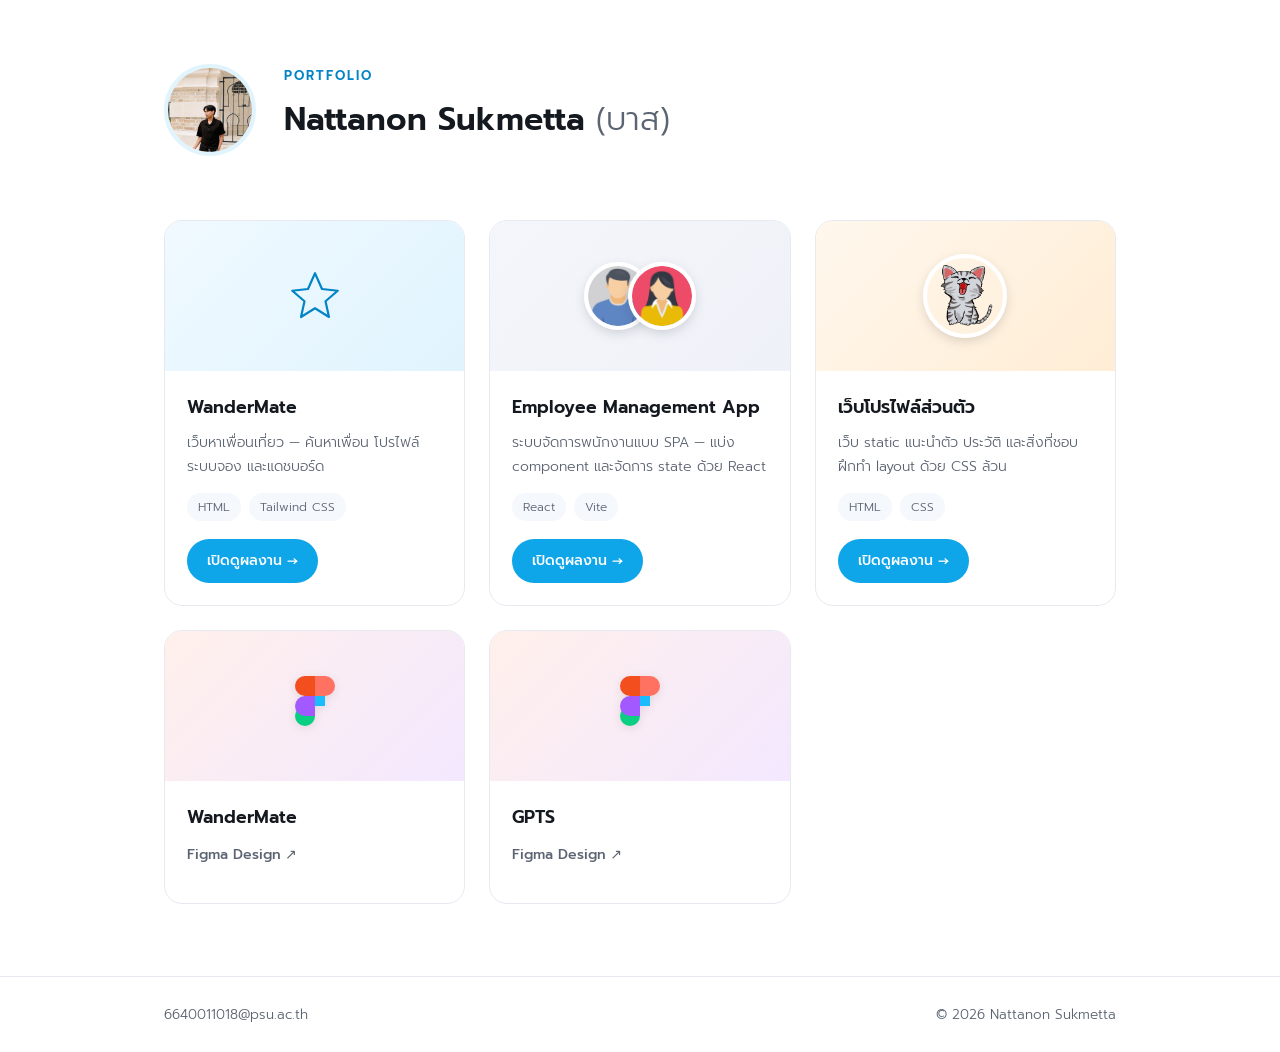
==== commit 455c66a8: "Turn Figma links into their own project cards in row 2" ====
--- a/index.html
+++ b/index.html
@@ -21,30 +21,6 @@
   </header>
 
   <main class="container">
-    <div class="figma-row">
-      <a href="https://www.figma.com/design/xZYjX1aMhS2wK6FFO9GzBV/Web-to-Figma---Convert-any-website-or-HTML-code-to-design--Community-?node-id=0-1&t=5moP4ZuChHs5ErFh-1" target="_blank" rel="noopener" class="figma-tab">
-        <svg viewBox="0 0 38 57" class="figma-tab__icon" aria-hidden="true">
-          <path d="M19 28.5a9.5 9.5 0 1 1 0-19h9.5v19H19z" fill="#1abcfe"/>
-          <path d="M0 38a9.5 9.5 0 0 1 9.5-9.5H19V38a9.5 9.5 0 1 1-19 0z" fill="#0acf83"/>
-          <path d="M19 0v19h9.5a9.5 9.5 0 1 0 0-19H19z" fill="#ff7262"/>
-          <path d="M0 9.5A9.5 9.5 0 0 0 9.5 19H19V0H9.5A9.5 9.5 0 0 0 0 9.5z" fill="#f24e1e"/>
-          <path d="M0 28.5A9.5 9.5 0 0 0 9.5 38H19V19H9.5A9.5 9.5 0 0 0 0 28.5z" fill="#a259ff"/>
-        </svg>
-        WanderMate
-        <span class="figma-tab__arrow" aria-hidden="true">↗</span>
-      </a>
-      <a href="https://www.figma.com/design/bcSNDq2I2eMg54t3ZILVAD/%E0%B9%82%E0%B8%9B%E0%B8%A3%E0%B9%80%E0%B8%88%E0%B8%84?node-id=0-1&t=MQhdQ95hlnmAdD2N-1" target="_blank" rel="noopener" class="figma-tab">
-        <svg viewBox="0 0 38 57" class="figma-tab__icon" aria-hidden="true">
-          <path d="M19 28.5a9.5 9.5 0 1 1 0-19h9.5v19H19z" fill="#1abcfe"/>
-          <path d="M0 38a9.5 9.5 0 0 1 9.5-9.5H19V38a9.5 9.5 0 1 1-19 0z" fill="#0acf83"/>
-          <path d="M19 0v19h9.5a9.5 9.5 0 1 0 0-19H19z" fill="#ff7262"/>
-          <path d="M0 9.5A9.5 9.5 0 0 0 9.5 19H19V0H9.5A9.5 9.5 0 0 0 0 9.5z" fill="#f24e1e"/>
-          <path d="M0 28.5A9.5 9.5 0 0 0 9.5 38H19V19H9.5A9.5 9.5 0 0 0 0 28.5z" fill="#a259ff"/>
-        </svg>
-        GPTS
-        <span class="figma-tab__arrow" aria-hidden="true">↗</span>
-      </a>
-    </div>
     <section class="cards">
 
       <article class="card">
@@ -86,21 +62,37 @@
         </div>
       </article>
 
-      <article class="card">
-        <div class="card__visual card__visual--gpts">
-          <svg viewBox="0 0 64 64" class="card__icon" aria-hidden="true">
-            <rect x="14" y="8" width="36" height="48" rx="4" fill="none" stroke="currentColor" stroke-width="2.5"/>
-            <path d="M24 6h16a3 3 0 0 1 3 3v3H21V9a3 3 0 0 1 3-3Z" fill="none" stroke="currentColor" stroke-width="2.5" stroke-linejoin="round"/>
-            <path d="M22 30 28 36 42 22" fill="none" stroke="currentColor" stroke-width="2.5" stroke-linecap="round" stroke-linejoin="round"/>
-            <path d="M22 44h20" stroke="currentColor" stroke-width="2.5" stroke-linecap="round"/>
+      <a href="https://www.figma.com/design/xZYjX1aMhS2wK6FFO9GzBV/Web-to-Figma---Convert-any-website-or-HTML-code-to-design--Community-?node-id=0-1&t=5moP4ZuChHs5ErFh-1" target="_blank" rel="noopener" class="card card--figma">
+        <div class="card__visual card__visual--figma">
+          <svg viewBox="0 0 38 57" class="card__icon card__icon--figma" aria-hidden="true">
+            <path d="M19 28.5a9.5 9.5 0 1 1 0-19h9.5v19H19z" fill="#1abcfe"/>
+            <path d="M0 38a9.5 9.5 0 0 1 9.5-9.5H19V38a9.5 9.5 0 1 1-19 0z" fill="#0acf83"/>
+            <path d="M19 0v19h9.5a9.5 9.5 0 1 0 0-19H19z" fill="#ff7262"/>
+            <path d="M0 9.5A9.5 9.5 0 0 0 9.5 19H19V0H9.5A9.5 9.5 0 0 0 0 9.5z" fill="#f24e1e"/>
+            <path d="M0 28.5A9.5 9.5 0 0 0 9.5 38H19V19H9.5A9.5 9.5 0 0 0 0 28.5z" fill="#a259ff"/>
           </svg>
         </div>
         <div class="card__body">
-          <h2>ระบบติดตามโครงการภาครัฐ (GPTS)</h2>
-          <p>ออกแบบ UI Desktop 31 หน้าจอ — จ.สุราษฎร์ธานี</p>
-          <ul class="tags"><li>Figma</li><li>UI/UX Design</li></ul>
+          <h2>WanderMate</h2>
+          <p class="card__figma-label">Figma Design <span aria-hidden="true">↗</span></p>
         </div>
-      </article>
+      </a>
+
+      <a href="https://www.figma.com/design/bcSNDq2I2eMg54t3ZILVAD/%E0%B9%82%E0%B8%9B%E0%B8%A3%E0%B9%80%E0%B8%88%E0%B8%84?node-id=0-1&t=MQhdQ95hlnmAdD2N-1" target="_blank" rel="noopener" class="card card--figma">
+        <div class="card__visual card__visual--figma">
+          <svg viewBox="0 0 38 57" class="card__icon card__icon--figma" aria-hidden="true">
+            <path d="M19 28.5a9.5 9.5 0 1 1 0-19h9.5v19H19z" fill="#1abcfe"/>
+            <path d="M0 38a9.5 9.5 0 0 1 9.5-9.5H19V38a9.5 9.5 0 1 1-19 0z" fill="#0acf83"/>
+            <path d="M19 0v19h9.5a9.5 9.5 0 1 0 0-19H19z" fill="#ff7262"/>
+            <path d="M0 9.5A9.5 9.5 0 0 0 9.5 19H19V0H9.5A9.5 9.5 0 0 0 0 9.5z" fill="#f24e1e"/>
+            <path d="M0 28.5A9.5 9.5 0 0 0 9.5 38H19V19H9.5A9.5 9.5 0 0 0 0 28.5z" fill="#a259ff"/>
+          </svg>
+        </div>
+        <div class="card__body">
+          <h2>GPTS</h2>
+          <p class="card__figma-label">Figma Design <span aria-hidden="true">↗</span></p>
+        </div>
+      </a>
 
     </section>
   </main>
--- a/style.css
+++ b/style.css
@@ -72,61 +72,6 @@
   max-width: 56ch;
 }
 
-.figma-tab {
-  position: relative;
-  display: inline-flex;
-  align-items: center;
-  gap: 9px;
-  padding: 10px 20px 10px 16px;
-  border-radius: 999px;
-  font-size: 0.85rem;
-  font-weight: 500;
-  color: var(--text);
-  background: #fff;
-  box-shadow: 0 1px 2px rgba(20, 24, 31, 0.06), 0 6px 16px -10px rgba(20, 24, 31, 0.15);
-  isolation: isolate;
-  transition: transform 0.25s cubic-bezier(.2,.8,.2,1), box-shadow 0.25s, color 0.2s;
-}
-.figma-tab::before {
-  content: "";
-  position: absolute;
-  inset: 0;
-  border-radius: inherit;
-  padding: 1.5px;
-  background: linear-gradient(135deg, #f24e1e, #ff7262, #a259ff, #1abcfe, #0acf83);
-  -webkit-mask: linear-gradient(#fff 0 0) content-box, linear-gradient(#fff 0 0);
-  -webkit-mask-composite: xor;
-  mask-composite: exclude;
-  opacity: 0.55;
-  transition: opacity 0.25s;
-  z-index: -1;
-}
-.figma-tab:hover {
-  transform: translateY(-2px);
-  box-shadow: 0 10px 26px -12px rgba(162, 89, 255, 0.45), 0 4px 10px -4px rgba(255, 114, 98, 0.3);
-}
-.figma-tab:hover::before { opacity: 1; }
-.figma-tab__icon {
-  width: 15px;
-  height: auto;
-  flex-shrink: 0;
-  filter: drop-shadow(0 1px 1px rgba(20, 24, 31, 0.08));
-}
-.figma-tab__arrow {
-  display: inline-block;
-  font-size: 0.9em;
-  transform: translate(0, 0);
-  transition: transform 0.25s;
-}
-.figma-tab:hover .figma-tab__arrow { transform: translate(2px, -2px); }
-
-.figma-row {
-  display: flex;
-  flex-wrap: wrap;
-  gap: 12px;
-  padding: 0 0 28px;
-}
-
 /* ===== Buttons ===== */
 .btn {
   display: inline-flex;
@@ -157,6 +102,16 @@
   transition: transform 0.25s, box-shadow 0.25s;
 }
 .card:hover { transform: translateY(-4px); box-shadow: var(--shadow); }
+.card--figma { display: block; }
+.card__figma-label {
+  display: inline-flex;
+  align-items: center;
+  gap: 4px;
+  color: var(--accent-dark);
+  font-size: 0.85rem;
+  font-weight: 500;
+  margin-bottom: 0;
+}
 
 .card__visual {
   height: 150px;
@@ -168,8 +123,8 @@
 .card__visual--wandermate .card__icon { width: 56px; height: 56px; color: var(--accent-dark); }
 .card__visual--employee { background: linear-gradient(135deg, #f4f6fb, #eef1f7); }
 .card__visual--personal { background: linear-gradient(135deg, #fff7ed, #ffedd5); }
-.card__visual--gpts { background: linear-gradient(135deg, #eef2ff, #e0e7ff); }
-.card__visual--gpts .card__icon { width: 52px; height: 52px; color: #4338ca; }
+.card__visual--figma { background: linear-gradient(135deg, #fff0eb, #f3e8ff); }
+.card__icon--figma { width: 40px; height: auto; filter: drop-shadow(0 2px 4px rgba(20, 24, 31, 0.1)); }
 .avatar {
   width: 68px;
   height: 68px;
@@ -215,5 +170,4 @@
 }
 @media (max-width: 520px) {
   .hero { text-align: center; justify-content: center; }
-  .figma-row { justify-content: center; }
 }
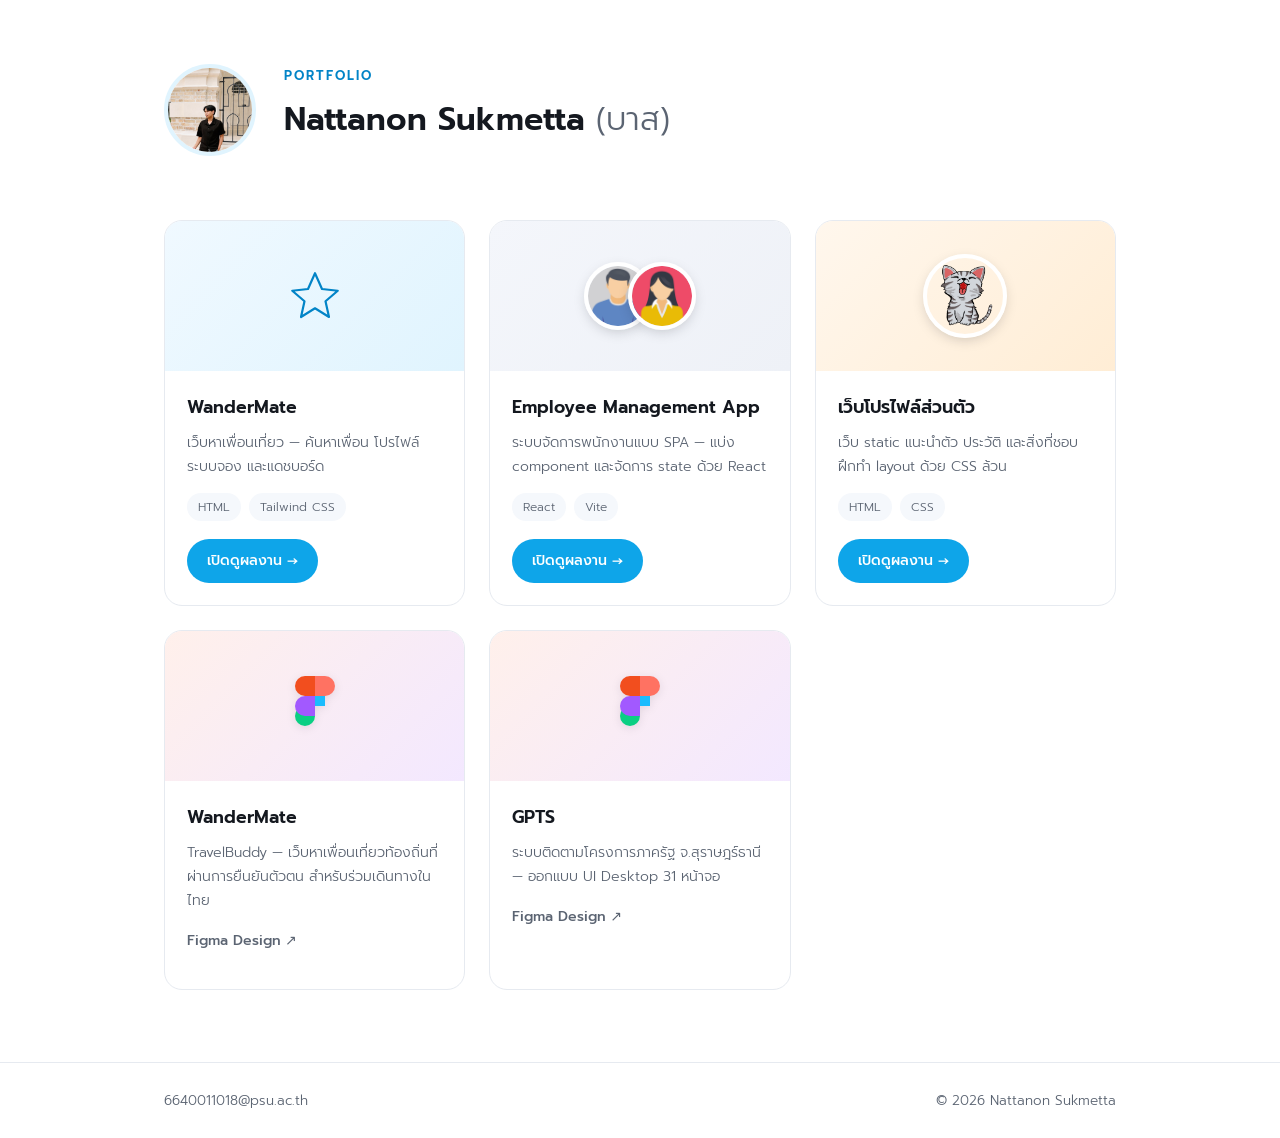
==== commit 5750b9fd: "Add short descriptions to Figma design cards" ====
--- a/index.html
+++ b/index.html
@@ -74,6 +74,7 @@
         </div>
         <div class="card__body">
           <h2>WanderMate</h2>
+          <p>TravelBuddy — เว็บหาเพื่อนเที่ยวท้องถิ่นที่ผ่านการยืนยันตัวตน สำหรับร่วมเดินทางในไทย</p>
           <p class="card__figma-label">Figma Design <span aria-hidden="true">↗</span></p>
         </div>
       </a>
@@ -90,6 +91,7 @@
         </div>
         <div class="card__body">
           <h2>GPTS</h2>
+          <p>ระบบติดตามโครงการภาครัฐ จ.สุราษฎร์ธานี — ออกแบบ UI Desktop 31 หน้าจอ</p>
           <p class="card__figma-label">Figma Design <span aria-hidden="true">↗</span></p>
         </div>
       </a>
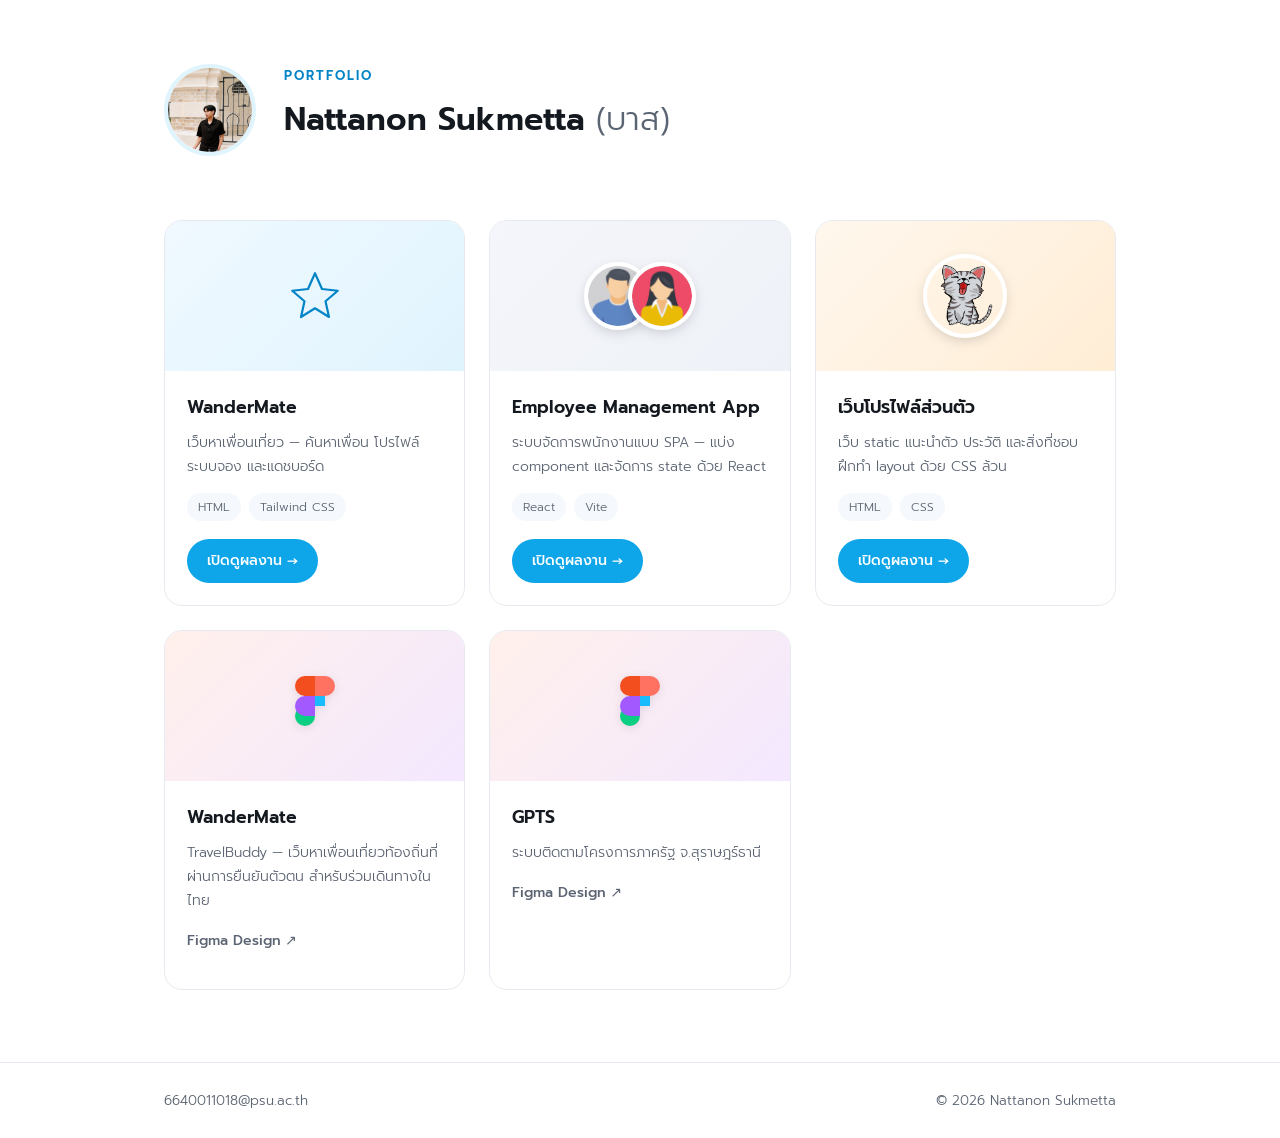
==== commit fa9469fe: "Shorten GPTS card description" ====
--- a/index.html
+++ b/index.html
@@ -91,7 +91,7 @@
         </div>
         <div class="card__body">
           <h2>GPTS</h2>
-          <p>ระบบติดตามโครงการภาครัฐ จ.สุราษฎร์ธานี — ออกแบบ UI Desktop 31 หน้าจอ</p>
+          <p>ระบบติดตามโครงการภาครัฐ จ.สุราษฎร์ธานี</p>
           <p class="card__figma-label">Figma Design <span aria-hidden="true">↗</span></p>
         </div>
       </a>
